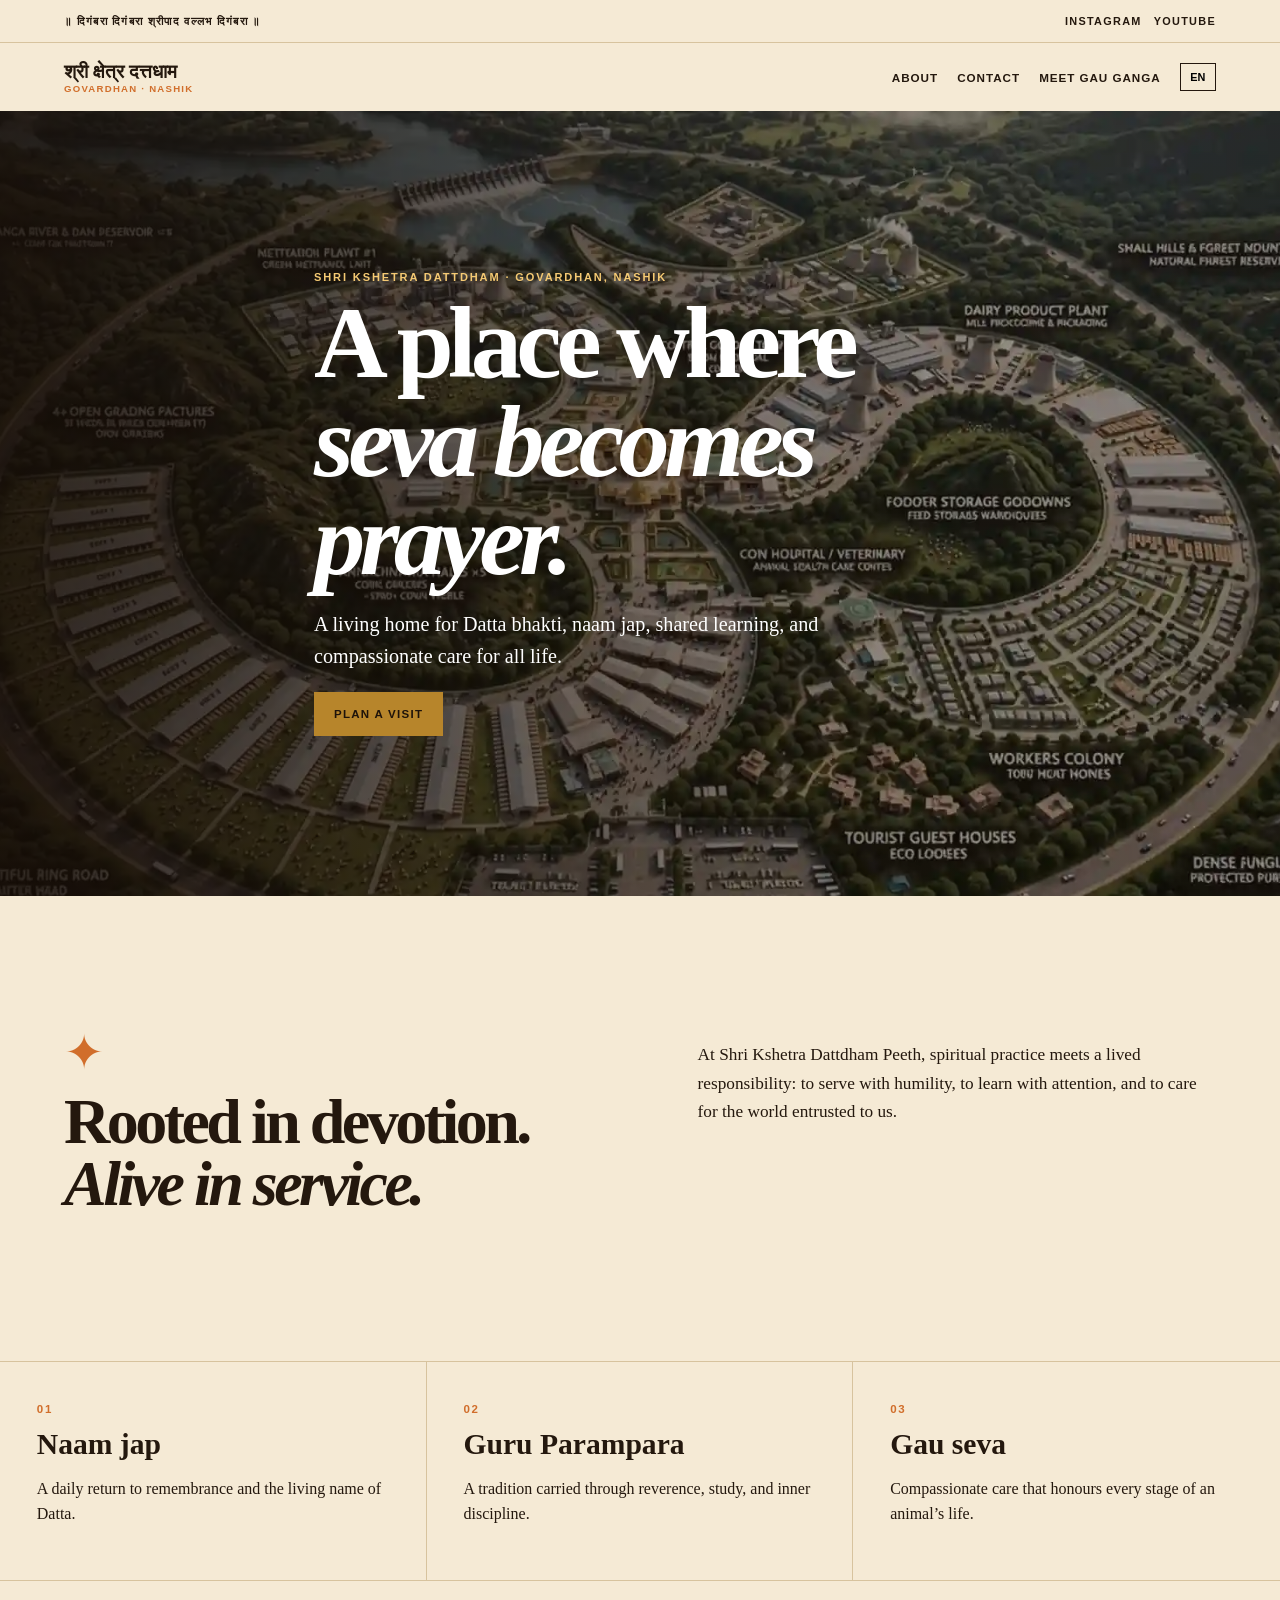
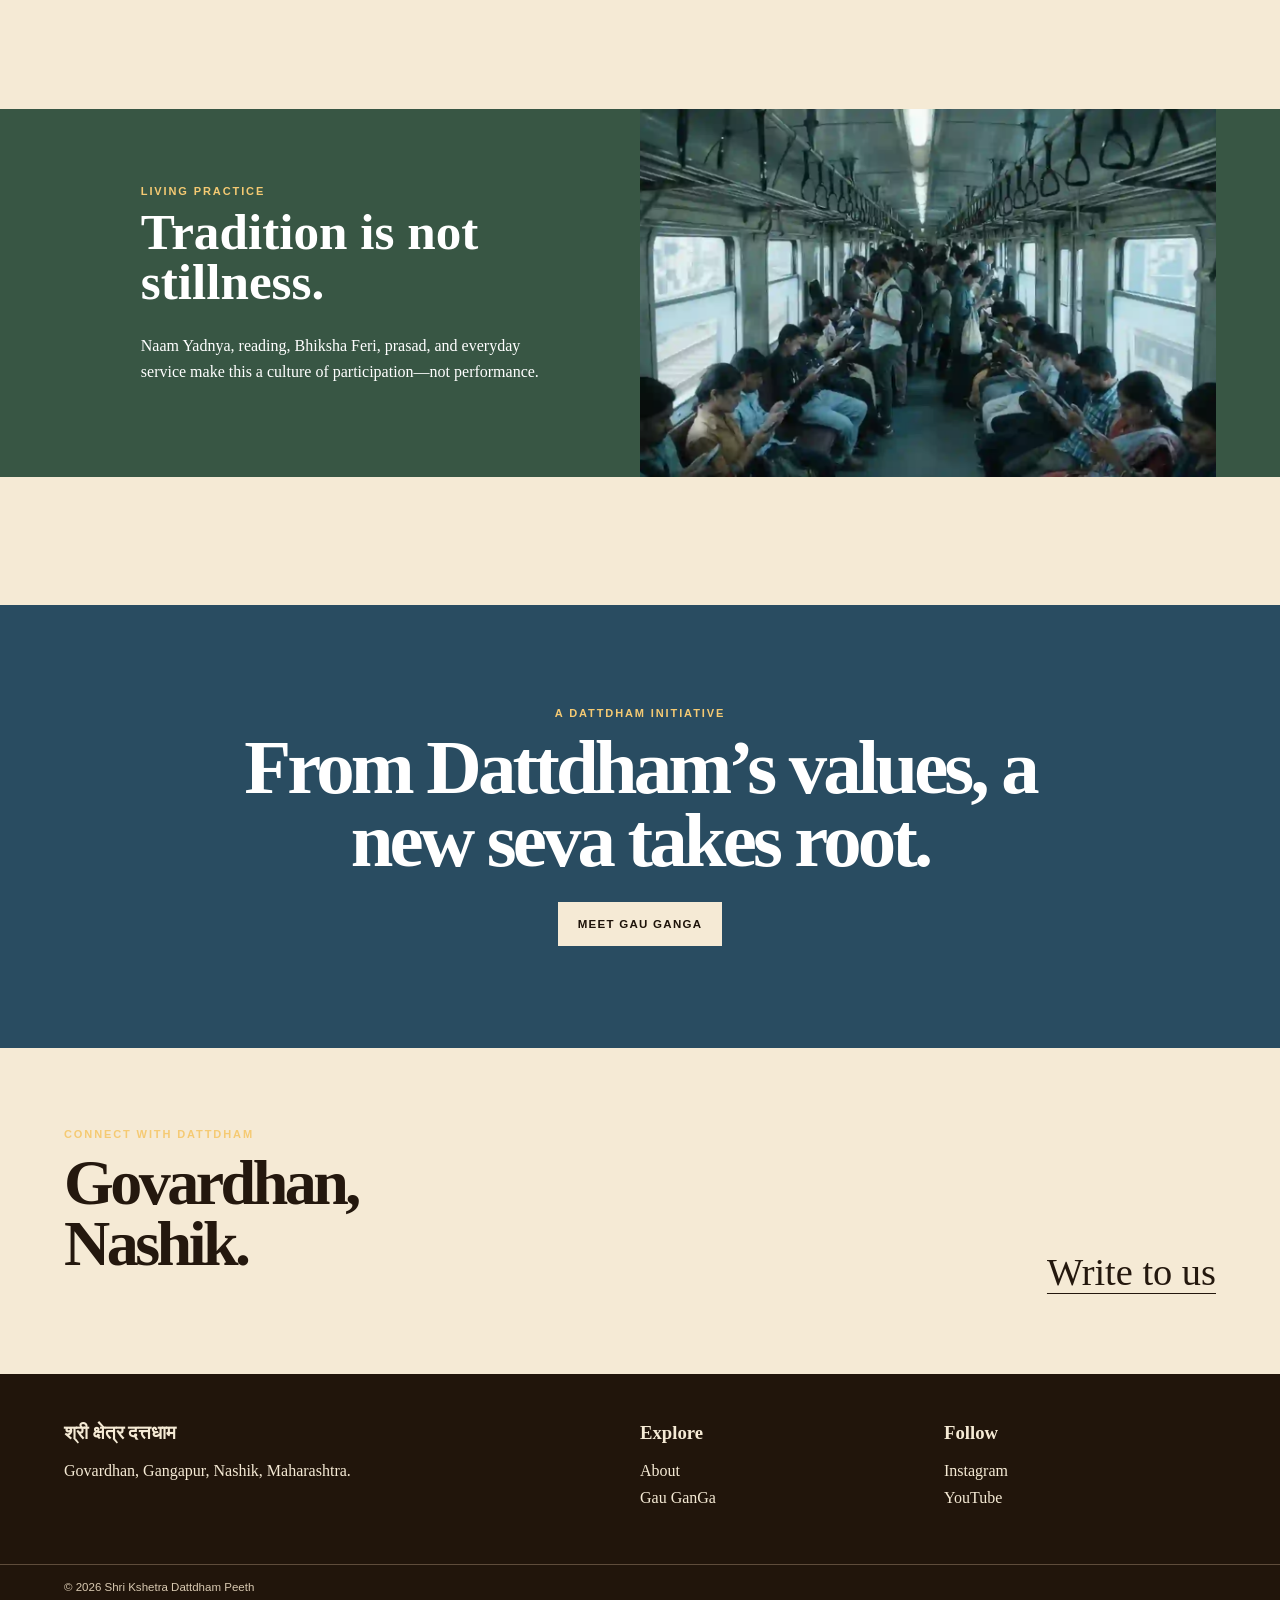
==== sites/dattdham/index.html @ 4eb53b4e "feat: build bilingual Dattdham and Gau GanGa sites" ====
<!doctype html><html lang="en"><head><meta charset="utf-8"><meta name="viewport" content="width=device-width,initial-scale=1"><meta name="description" content="Shri Kshetra Dattdham, Govardhan, Nashik — Datta bhakti and compassionate seva."><link rel="canonical" href="https://dattdham.in/"><meta property="og:title" content="Shri Kshetra Dattdham"><meta property="og:description" content="A place where seva becomes prayer."><meta property="og:image" content="https://dattdham.in/assets/dattdham-campus.webp"><title>Shri Kshetra Dattdham | Govardhan, Nashik</title><link rel="stylesheet" href="../shared/site.css"><script defer src="../shared/site.js"></script></head><body data-site="datt"><a class="skip" href="#main">Skip to content</a><div class="topbar"><div class="shell"><span>॥ दिगंबरा दिगंबरा श्रीपाद वल्लभ दिगंबरा ॥</span><span class="social"><a href="https://www.instagram.com/dattdham_nashik_official/">Instagram</a><a href="https://www.youtube.com/@श्रीक्षेत्रदत्तधामपीठ">YouTube</a></span></div></div><header class="shell nav"><a class="wordmark" href="/">श्री क्षेत्र दत्तधाम<small>Govardhan · Nashik</small></a><nav class="nav-links" aria-label="Main"><a href="#about" data-k="about">About</a><a href="#contact" data-k="contact">Contact</a><a href="https://gauganga.org" data-k="bridge">Meet Gau GanGa</a><button class="lang" aria-label="Change language">EN</button></nav></header><main id="main"><section class="hero"><img class="hero-media" src="../shared/assets/dattdham-campus.webp" alt="Aerial view of the Dattdham campus in Govardhan, Nashik" fetchpriority="high"><div class="shell hero-copy"><div class="eyebrow" data-k="eyebrow">Shri Kshetra Dattdham · Govardhan, Nashik</div><h1 data-k="title">A place where <em>seva becomes prayer.</em></h1><p data-k="lead">A living home for Datta bhakti, naam jap, shared learning, and compassionate care for all life.</p><a class="cta" href="#contact" data-k="visit">Plan a visit</a></div></section><section class="shell story" id="about"><div><div class="ornament">✦</div><h2 class="section-title" data-k="story-title">Rooted in devotion. <em>Alive in service.</em></h2></div><p data-k="story">At Shri Kshetra Dattdham Peeth, spiritual practice meets a lived responsibility: to serve with humility, to learn with attention, and to care for the world entrusted to us.</p></section><section class="pillars"> <article class="pillar" data-pillar><b>01</b><h3>Naam jap</h3><p>A daily return to remembrance.</p></article><article class="pillar" data-pillar><b>02</b><h3>Guru Parampara</h3><p>A tradition carried through reverence.</p></article><article class="pillar" data-pillar><b>03</b><h3>Gau seva</h3><p>Compassionate care for all life.</p></article></section><section class="shell feature"><div class="feature-copy"><div class="eyebrow">Living practice</div><h2 data-k="feature-title">Tradition is not stillness.</h2><p data-k="feature">Naam Yadnya, reading, Bhiksha Feri, prasad, and everyday service make this a culture of participation—not performance.</p></div><img src="../shared/assets/seva-moment.webp" loading="lazy" alt="A moment from Dattdham community seva"></section><section class="bridge"><div class="shell"><div class="eyebrow">A Dattdham initiative</div><h2 data-k="bridge-title">From Dattdham’s values, a new seva takes root.</h2><a class="cta" href="https://gauganga.org" data-k="bridge">Meet Gau GanGa</a></div></section><section class="shell contact" id="contact"><div><div class="eyebrow">Connect with Dattdham</div><h2 class="section-title">Govardhan,<br>Nashik.</h2></div><a href="mailto:Dattadham1008@gmail.com" data-k="email">Write to us</a></section></main><footer class="footer"><div class="shell footer-grid"><div><h3>श्री क्षेत्र दत्तधाम</h3><p>Govardhan, Gangapur, Nashik, Maharashtra.</p></div><div><h3>Explore</h3><a href="#about">About</a><a href="https://gauganga.org">Gau GanGa</a></div><div><h3>Follow</h3><a href="https://www.instagram.com/dattdham_nashik_official/">Instagram</a><a href="https://www.youtube.com/@श्रीक्षेत्रदत्तधामपीठ">YouTube</a></div></div><div class="shell copyright">© <span data-year></span> Shri Kshetra Dattdham Peeth</div></footer></body></html>
---- sites/shared/site.css ----
:root{--ink:#24180e;--paper:#f5ead5;--gold:#b7852b;--ochre:#d16e2b;--leaf:#385644;--indigo:#294c61;--line:#d7c39e;--serif:Georgia,'Noto Serif Devanagari',serif;--sans:Arial,'Noto Sans Devanagari',sans-serif}*{box-sizing:border-box}html{scroll-behavior:smooth}body{margin:0;background:var(--paper);color:var(--ink);font-family:var(--serif)}a{color:inherit}.skip{position:absolute;left:-999px}.skip:focus{left:1rem;top:1rem;z-index:10;background:#fff;padding:.7rem}.shell{max-width:1280px;margin:auto;padding-inline:clamp(1.2rem,5vw,5rem)}.topbar{border-bottom:1px solid var(--line);font:700 .68rem var(--sans);letter-spacing:.12em;text-transform:uppercase}.topbar .shell{min-height:42px;display:flex;justify-content:space-between;align-items:center;gap:1rem}.social{display:flex;gap:.75rem}.social a{text-decoration:none}.nav{display:flex;align-items:center;justify-content:space-between;gap:1rem;padding-block:1.1rem}.wordmark{font-size:1.2rem;font-weight:bold;text-decoration:none}.wordmark small{display:block;font:700 .6rem var(--sans);letter-spacing:.13em;text-transform:uppercase;color:var(--ochre)}.nav-links{display:flex;align-items:center;gap:1.2rem;font:700 .73rem var(--sans);letter-spacing:.08em;text-transform:uppercase}.nav-links a{text-decoration:none}.lang{border:1px solid var(--ink);background:transparent;padding:.45rem .6rem;font:700 .68rem var(--sans);cursor:pointer}.hero{position:relative;min-height:620px;display:grid;align-items:end;overflow:hidden;color:#fff;background:var(--ink)}.hero-media{position:absolute;inset:0;width:100%;height:100%;object-fit:cover;opacity:.66}.hero:after{content:'';position:absolute;inset:0;background:linear-gradient(90deg,rgba(22,13,7,.82),rgba(22,13,7,.17) 75%)}.hero-copy{position:relative;z-index:1;padding-block:clamp(5rem,13vw,10rem);max-width:780px}.eyebrow{font:700 .69rem var(--sans);letter-spacing:.17em;text-transform:uppercase;color:#f5ca73}.hero h1,.section-title{letter-spacing:-.055em;line-height:.96;margin:.7rem 0 1.2rem}.hero h1{font-size:clamp(3.3rem,8vw,7.4rem)}.hero p{max-width:570px;font-size:clamp(1rem,2vw,1.26rem);line-height:1.55}.cta{display:inline-block;background:var(--gold);color:#1e130a;padding:1rem 1.25rem;text-decoration:none;font:700 .72rem var(--sans);letter-spacing:.11em;text-transform:uppercase}.story{display:grid;grid-template-columns:1fr 1fr;gap:clamp(2rem,9vw,10rem);padding-block:clamp(5rem,10vw,9rem)}.section-title{font-size:clamp(2.6rem,5vw,5rem)}.story p{font-size:1.08rem;line-height:1.65}.ornament{font-size:3rem;color:var(--ochre)}.pillars{display:grid;grid-template-columns:repeat(3,1fr);border-block:1px solid var(--line)}.pillar{padding:2.3rem;border-right:1px solid var(--line)}.pillar:last-child{border-right:0}.pillar b{color:var(--ochre);font:700 .72rem var(--sans);letter-spacing:.15em}.pillar h3{font-size:1.85rem;margin:.7rem 0}.pillar p{line-height:1.55}.feature{display:grid;grid-template-columns:1fr 1fr;margin-block:clamp(4rem,10vw,9rem);background:var(--leaf);color:#fff}.feature img{width:100%;height:100%;min-height:360px;object-fit:cover}.feature-copy{padding:clamp(2.2rem,6vw,6rem);display:flex;flex-direction:column;justify-content:center}.feature-copy h2{font-size:clamp(2.5rem,4vw,4.6rem);line-height:.98;margin:.6rem 0}.feature-copy p{line-height:1.6}.bridge{background:var(--indigo);color:#fff;padding-block:clamp(4rem,8vw,7rem);text-align:center}.bridge h2{font-size:clamp(2.5rem,6vw,5.5rem);letter-spacing:-.05em;line-height:.96;max-width:850px;margin:.7rem auto 1.5rem}.bridge .cta{background:#f5ead5}.contact{padding-block:5rem;display:flex;justify-content:space-between;align-items:end;gap:2rem}.contact a{font-size:clamp(1.3rem,3vw,2.4rem);text-decoration-thickness:1px;text-underline-offset:.2em}.footer{background:#21150b;color:#f5ead5;padding-block:3rem}.footer-grid{display:grid;grid-template-columns:2fr 1fr 1fr;gap:2rem}.footer h3{margin-top:0}.footer a{display:block;margin:.55rem 0;text-decoration:none}.copyright{margin-top:3rem;padding-top:1rem;border-top:1px solid #5e4c3b;font:400 .72rem var(--sans);color:#d8c9b1}.project .hero{background:#402014}.project .hero:after{background:linear-gradient(90deg,rgba(47,23,14,.78),rgba(47,23,14,.08))}.project .hero-copy{max-width:630px}.project .feature{background:#9a4b30}.art-panel{background:#e7d0a8;padding:clamp(1rem,4vw,3rem);display:flex;align-items:center;justify-content:center}.art-panel img{object-fit:contain;min-height:0;max-height:520px}.manifesto{padding-block:clamp(4rem,8vw,8rem);text-align:center;max-width:900px}.manifesto h2{font-size:clamp(2.5rem,5vw,5rem);line-height:1.02;margin:.6rem 0}.manifesto p{font-size:1.2rem;line-height:1.65}@media(max-width:760px){.topbar .shell{justify-content:center}.topbar .social{display:none}.nav-links{gap:.7rem;font-size:.62rem}.nav-links a:nth-child(2){display:none}.hero{min-height:560px}.story,.feature{grid-template-columns:1fr}.pillars{grid-template-columns:1fr}.pillar{border-right:0;border-bottom:1px solid var(--line)}.feature img{min-height:260px}.contact{align-items:flex-start;flex-direction:column}.footer-grid{grid-template-columns:1fr 1fr}.footer-grid>div:first-child{grid-column:span 2}}@media(prefers-reduced-motion:reduce){html{scroll-behavior:auto}}
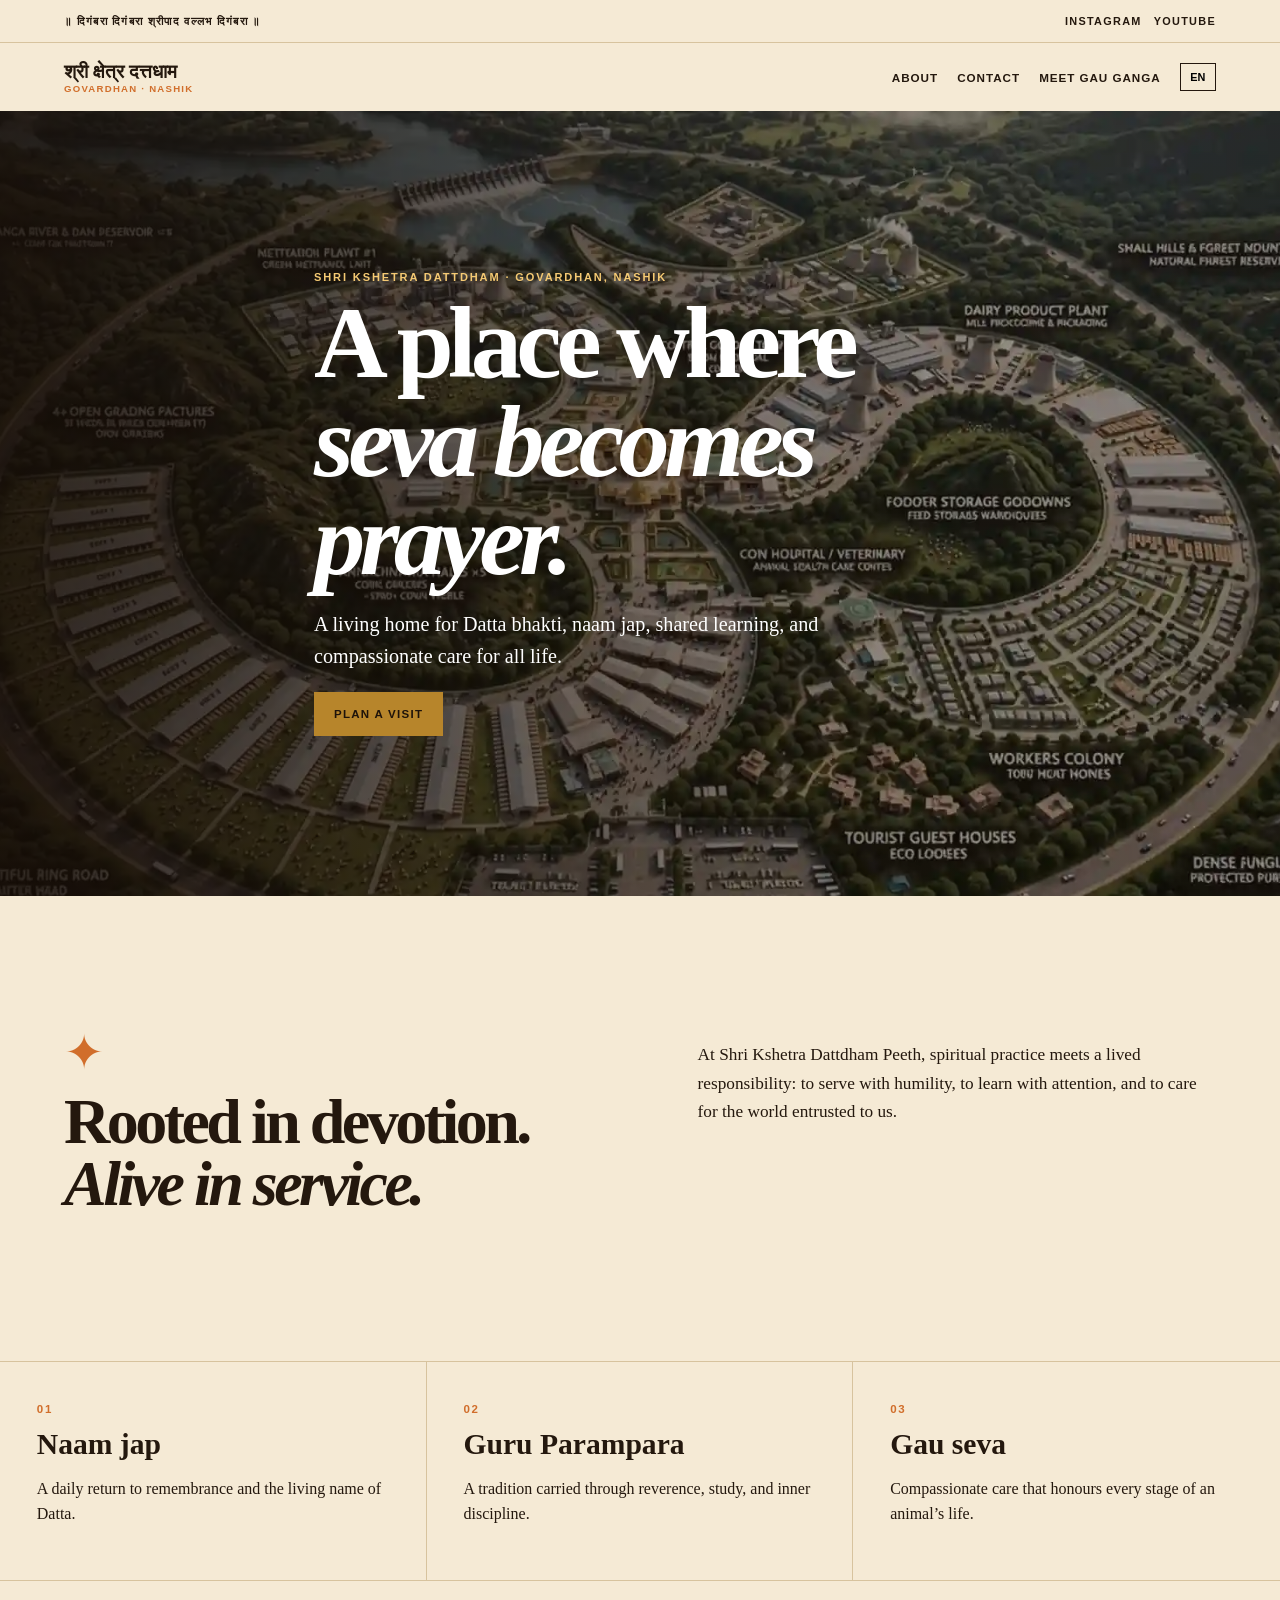
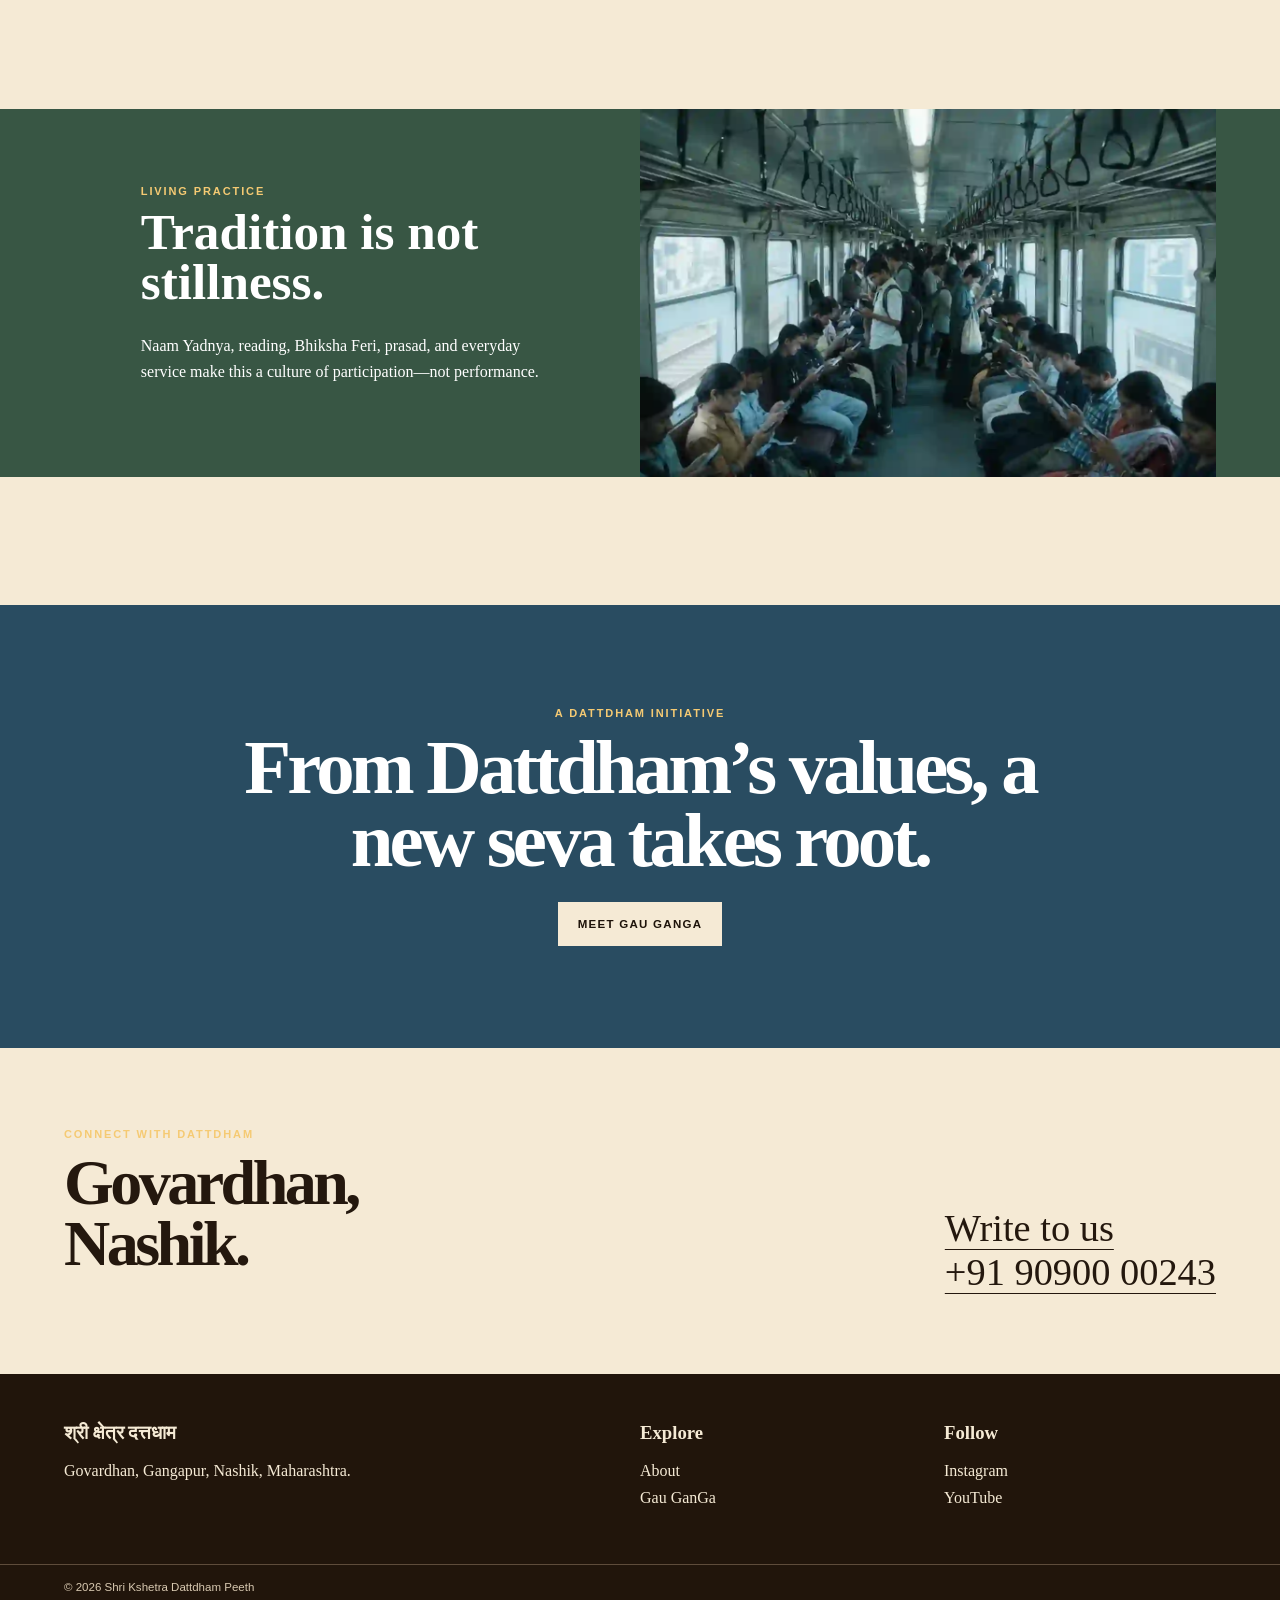
==== commit 4b1cdd5a: "chore: update official Dattdham contact channels" ====
--- a/sites/dattdham/index.html
+++ b/sites/dattdham/index.html
@@ -1 +1 @@
-<!doctype html><html lang="en"><head><meta charset="utf-8"><meta name="viewport" content="width=device-width,initial-scale=1"><meta name="description" content="Shri Kshetra Dattdham, Govardhan, Nashik — Datta bhakti and compassionate seva."><link rel="canonical" href="https://dattdham.in/"><meta property="og:title" content="Shri Kshetra Dattdham"><meta property="og:description" content="A place where seva becomes prayer."><meta property="og:image" content="https://dattdham.in/assets/dattdham-campus.webp"><title>Shri Kshetra Dattdham | Govardhan, Nashik</title><link rel="stylesheet" href="../shared/site.css"><script defer src="../shared/site.js"></script></head><body data-site="datt"><a class="skip" href="#main">Skip to content</a><div class="topbar"><div class="shell"><span>॥ दिगंबरा दिगंबरा श्रीपाद वल्लभ दिगंबरा ॥</span><span class="social"><a href="https://www.instagram.com/dattdham_nashik_official/">Instagram</a><a href="https://www.youtube.com/@श्रीक्षेत्रदत्तधामपीठ">YouTube</a></span></div></div><header class="shell nav"><a class="wordmark" href="/">श्री क्षेत्र दत्तधाम<small>Govardhan · Nashik</small></a><nav class="nav-links" aria-label="Main"><a href="#about" data-k="about">About</a><a href="#contact" data-k="contact">Contact</a><a href="https://gauganga.org" data-k="bridge">Meet Gau GanGa</a><button class="lang" aria-label="Change language">EN</button></nav></header><main id="main"><section class="hero"><img class="hero-media" src="../shared/assets/dattdham-campus.webp" alt="Aerial view of the Dattdham campus in Govardhan, Nashik" fetchpriority="high"><div class="shell hero-copy"><div class="eyebrow" data-k="eyebrow">Shri Kshetra Dattdham · Govardhan, Nashik</div><h1 data-k="title">A place where <em>seva becomes prayer.</em></h1><p data-k="lead">A living home for Datta bhakti, naam jap, shared learning, and compassionate care for all life.</p><a class="cta" href="#contact" data-k="visit">Plan a visit</a></div></section><section class="shell story" id="about"><div><div class="ornament">✦</div><h2 class="section-title" data-k="story-title">Rooted in devotion. <em>Alive in service.</em></h2></div><p data-k="story">At Shri Kshetra Dattdham Peeth, spiritual practice meets a lived responsibility: to serve with humility, to learn with attention, and to care for the world entrusted to us.</p></section><section class="pillars"> <article class="pillar" data-pillar><b>01</b><h3>Naam jap</h3><p>A daily return to remembrance.</p></article><article class="pillar" data-pillar><b>02</b><h3>Guru Parampara</h3><p>A tradition carried through reverence.</p></article><article class="pillar" data-pillar><b>03</b><h3>Gau seva</h3><p>Compassionate care for all life.</p></article></section><section class="shell feature"><div class="feature-copy"><div class="eyebrow">Living practice</div><h2 data-k="feature-title">Tradition is not stillness.</h2><p data-k="feature">Naam Yadnya, reading, Bhiksha Feri, prasad, and everyday service make this a culture of participation—not performance.</p></div><img src="../shared/assets/seva-moment.webp" loading="lazy" alt="A moment from Dattdham community seva"></section><section class="bridge"><div class="shell"><div class="eyebrow">A Dattdham initiative</div><h2 data-k="bridge-title">From Dattdham’s values, a new seva takes root.</h2><a class="cta" href="https://gauganga.org" data-k="bridge">Meet Gau GanGa</a></div></section><section class="shell contact" id="contact"><div><div class="eyebrow">Connect with Dattdham</div><h2 class="section-title">Govardhan,<br>Nashik.</h2></div><a href="mailto:Dattadham1008@gmail.com" data-k="email">Write to us</a></section></main><footer class="footer"><div class="shell footer-grid"><div><h3>श्री क्षेत्र दत्तधाम</h3><p>Govardhan, Gangapur, Nashik, Maharashtra.</p></div><div><h3>Explore</h3><a href="#about">About</a><a href="https://gauganga.org">Gau GanGa</a></div><div><h3>Follow</h3><a href="https://www.instagram.com/dattdham_nashik_official/">Instagram</a><a href="https://www.youtube.com/@श्रीक्षेत्रदत्तधामपीठ">YouTube</a></div></div><div class="shell copyright">© <span data-year></span> Shri Kshetra Dattdham Peeth</div></footer></body></html>
+<!doctype html><html lang="en"><head><meta charset="utf-8"><meta name="viewport" content="width=device-width,initial-scale=1"><meta name="description" content="Shri Kshetra Dattdham, Govardhan, Nashik — Datta bhakti and compassionate seva."><link rel="canonical" href="https://dattdham.in/"><meta property="og:title" content="Shri Kshetra Dattdham"><meta property="og:description" content="A place where seva becomes prayer."><meta property="og:image" content="https://dattdham.in/assets/dattdham-campus.webp"><title>Shri Kshetra Dattdham | Govardhan, Nashik</title><link rel="stylesheet" href="../shared/site.css"><script defer src="../shared/site.js"></script></head><body data-site="datt"><a class="skip" href="#main">Skip to content</a><div class="topbar"><div class="shell"><span>॥ दिगंबरा दिगंबरा श्रीपाद वल्लभ दिगंबरा ॥</span><span class="social"><a href="https://www.instagram.com/dattadham_official/">Instagram</a><a href="https://www.youtube.com/@श्रीक्षेत्रदत्तधामपीठ">YouTube</a></span></div></div><header class="shell nav"><a class="wordmark" href="/">श्री क्षेत्र दत्तधाम<small>Govardhan · Nashik</small></a><nav class="nav-links" aria-label="Main"><a href="#about" data-k="about">About</a><a href="#contact" data-k="contact">Contact</a><a href="https://gauganga.org" data-k="bridge">Meet Gau GanGa</a><button class="lang" aria-label="Change language">EN</button></nav></header><main id="main"><section class="hero"><img class="hero-media" src="../shared/assets/dattdham-campus.webp" alt="Aerial view of the Dattdham campus in Govardhan, Nashik" fetchpriority="high"><div class="shell hero-copy"><div class="eyebrow" data-k="eyebrow">Shri Kshetra Dattdham · Govardhan, Nashik</div><h1 data-k="title">A place where <em>seva becomes prayer.</em></h1><p data-k="lead">A living home for Datta bhakti, naam jap, shared learning, and compassionate care for all life.</p><a class="cta" href="#contact" data-k="visit">Plan a visit</a></div></section><section class="shell story" id="about"><div><div class="ornament">✦</div><h2 class="section-title" data-k="story-title">Rooted in devotion. <em>Alive in service.</em></h2></div><p data-k="story">At Shri Kshetra Dattdham Peeth, spiritual practice meets a lived responsibility: to serve with humility, to learn with attention, and to care for the world entrusted to us.</p></section><section class="pillars"> <article class="pillar" data-pillar><b>01</b><h3>Naam jap</h3><p>A daily return to remembrance.</p></article><article class="pillar" data-pillar><b>02</b><h3>Guru Parampara</h3><p>A tradition carried through reverence.</p></article><article class="pillar" data-pillar><b>03</b><h3>Gau seva</h3><p>Compassionate care for all life.</p></article></section><section class="shell feature"><div class="feature-copy"><div class="eyebrow">Living practice</div><h2 data-k="feature-title">Tradition is not stillness.</h2><p data-k="feature">Naam Yadnya, reading, Bhiksha Feri, prasad, and everyday service make this a culture of participation—not performance.</p></div><img src="../shared/assets/seva-moment.webp" loading="lazy" alt="A moment from Dattdham community seva"></section><section class="bridge"><div class="shell"><div class="eyebrow">A Dattdham initiative</div><h2 data-k="bridge-title">From Dattdham’s values, a new seva takes root.</h2><a class="cta" href="https://gauganga.org" data-k="bridge">Meet Gau GanGa</a></div></section><section class="shell contact" id="contact"><div><div class="eyebrow">Connect with Dattdham</div><h2 class="section-title">Govardhan,<br>Nashik.</h2></div><div><a href="mailto:Dattadham1008@gmail.com" data-k="email">Write to us</a><br><a href="tel:+919090000243">+91 90900 00243</a></div></section></main><footer class="footer"><div class="shell footer-grid"><div><h3>श्री क्षेत्र दत्तधाम</h3><p>Govardhan, Gangapur, Nashik, Maharashtra.</p></div><div><h3>Explore</h3><a href="#about">About</a><a href="https://gauganga.org">Gau GanGa</a></div><div><h3>Follow</h3><a href="https://www.instagram.com/dattadham_official/">Instagram</a><a href="https://www.youtube.com/@श्रीक्षेत्रदत्तधामपीठ">YouTube</a></div></div><div class="shell copyright">© <span data-year></span> Shri Kshetra Dattdham Peeth</div></footer></body></html>
